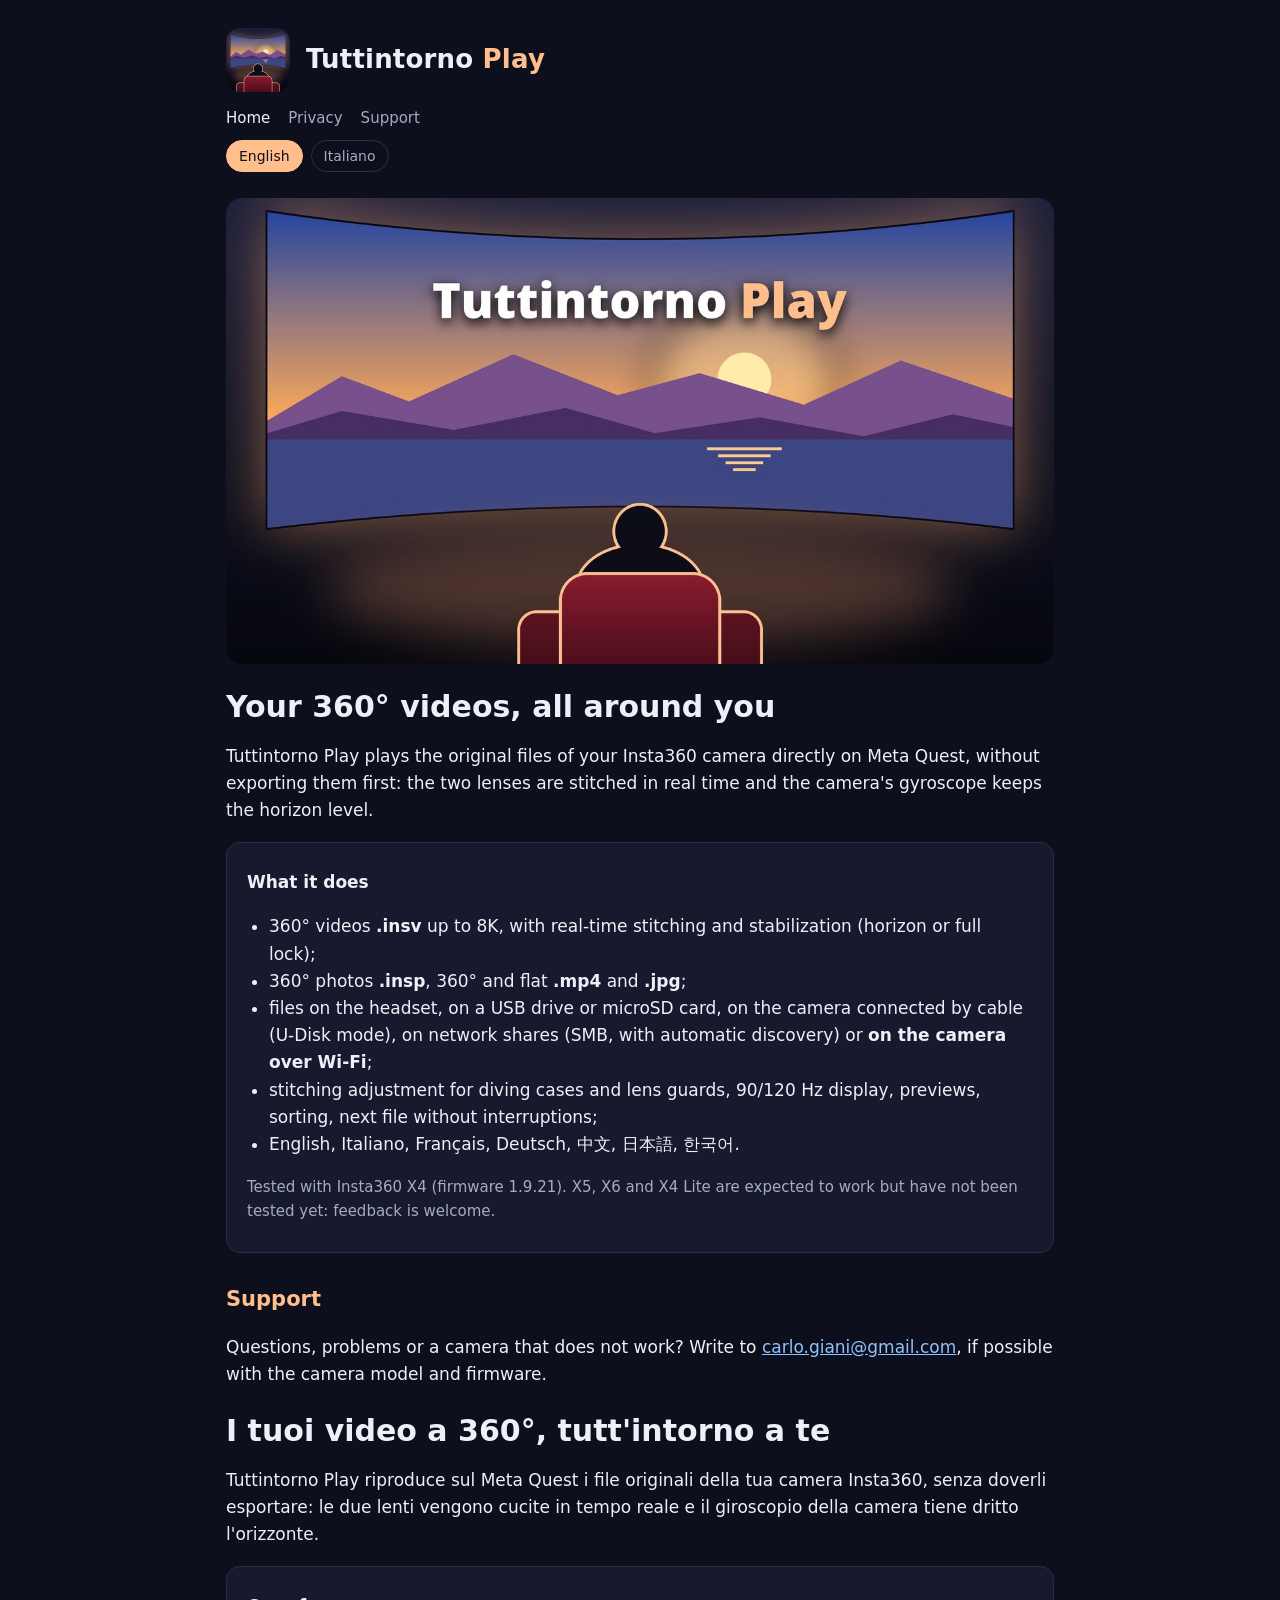
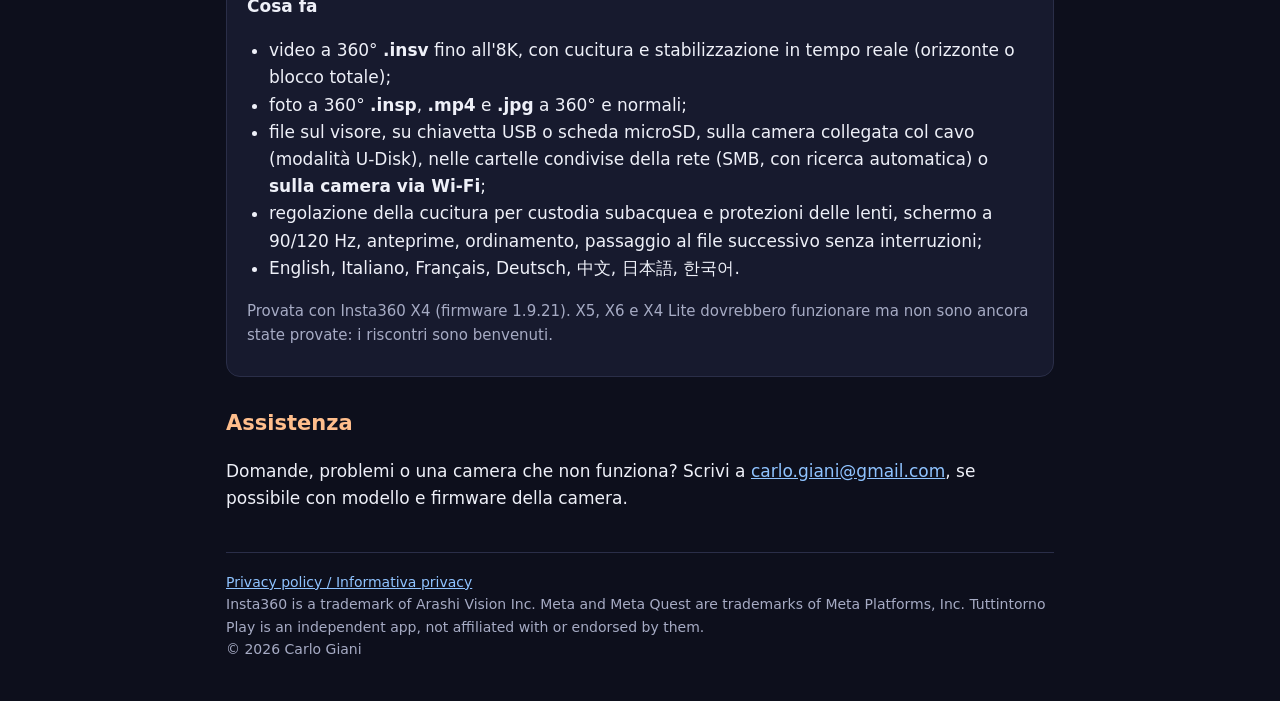
==== index.html @ 9002ebff "Sito di Tuttintorno Play: presentazione e informativa privacy Co-Authored-By: Claude Opus 5.5 <norep" ====
<!doctype html>
<html lang="en">
<head>
<meta charset="utf-8">
<meta name="viewport" content="width=device-width, initial-scale=1">
<title>Tuttintorno Play</title>
<meta name="description" content="Watch the 360° videos of your Insta360 camera on Meta Quest: real-time stitching, horizon stabilization, playback from headset, USB, network shares and camera Wi-Fi.">
<link rel="icon" href="img/icon.png">
<link rel="stylesheet" href="style.css">
</head>
<body>
<div class="wrap">
<header>
  <a class="brand" href="index.html"><img src="img/icon.png" alt=""><b>Tuttintorno <span>Play</span></b></a>
  <nav><a class="on" href="index.html">Home</a><a href="privacy.html">Privacy</a><a href="mailto:carlo.giani@gmail.com">Support</a></nav>
  <div class="lang"><a class="on" href="#en">English</a><a href="#it">Italiano</a></div>
</header>

<img class="hero" src="img/cover.jpg" alt="Tuttintorno Play">

<section id="en">
<h1>Your 360° videos, all around you</h1>
<p>Tuttintorno Play plays the original files of your Insta360 camera directly on Meta Quest, without exporting
them first: the two lenses are stitched in real time and the camera's gyroscope keeps the horizon level.</p>
<div class="card">
<h3>What it does</h3>
<ul>
  <li>360° videos <b>.insv</b> up to 8K, with real-time stitching and stabilization (horizon or full lock);</li>
  <li>360° photos <b>.insp</b>, 360° and flat <b>.mp4</b> and <b>.jpg</b>;</li>
  <li>files on the headset, on a USB drive or microSD card, on the camera connected by cable (U-Disk mode), on
    network shares (SMB, with automatic discovery) or <b>on the camera over Wi-Fi</b>;</li>
  <li>stitching adjustment for diving cases and lens guards, 90/120 Hz display, previews, sorting, next file
    without interruptions;</li>
  <li>English, Italiano, Français, Deutsch, 中文, 日本語, 한국어.</li>
</ul>
<p class="muted">Tested with Insta360 X4 (firmware 1.9.21). X5, X6 and X4 Lite are expected to work but have not
been tested yet: feedback is welcome.</p>
</div>
<h2>Support</h2>
<p>Questions, problems or a camera that does not work? Write to
<a href="mailto:carlo.giani@gmail.com">carlo.giani@gmail.com</a>, if possible with the camera model and firmware.</p>
</section>

<section id="it">
<h1>I tuoi video a 360°, tutt'intorno a te</h1>
<p>Tuttintorno Play riproduce sul Meta Quest i file originali della tua camera Insta360, senza doverli esportare:
le due lenti vengono cucite in tempo reale e il giroscopio della camera tiene dritto l'orizzonte.</p>
<div class="card">
<h3>Cosa fa</h3>
<ul>
  <li>video a 360° <b>.insv</b> fino all'8K, con cucitura e stabilizzazione in tempo reale (orizzonte o blocco
    totale);</li>
  <li>foto a 360° <b>.insp</b>, <b>.mp4</b> e <b>.jpg</b> a 360° e normali;</li>
  <li>file sul visore, su chiavetta USB o scheda microSD, sulla camera collegata col cavo (modalità U-Disk), nelle
    cartelle condivise della rete (SMB, con ricerca automatica) o <b>sulla camera via Wi-Fi</b>;</li>
  <li>regolazione della cucitura per custodia subacquea e protezioni delle lenti, schermo a 90/120 Hz, anteprime,
    ordinamento, passaggio al file successivo senza interruzioni;</li>
  <li>English, Italiano, Français, Deutsch, 中文, 日本語, 한국어.</li>
</ul>
<p class="muted">Provata con Insta360 X4 (firmware 1.9.21). X5, X6 e X4 Lite dovrebbero funzionare ma non sono
ancora state provate: i riscontri sono benvenuti.</p>
</div>
<h2>Assistenza</h2>
<p>Domande, problemi o una camera che non funziona? Scrivi a
<a href="mailto:carlo.giani@gmail.com">carlo.giani@gmail.com</a>, se possibile con modello e firmware della
camera.</p>
</section>

<footer>
  <a href="privacy.html">Privacy policy / Informativa privacy</a><br>
  Insta360 is a trademark of Arashi Vision Inc. Meta and Meta Quest are trademarks of Meta Platforms, Inc.
  Tuttintorno Play is an independent app, not affiliated with or endorsed by them.<br>© 2026 Carlo Giani
</footer>
</div>
</body>
</html>
---- style.css ----
:root {
  --bg: #0d0f1c;
  --card: #171a2e;
  --text: #eef0f8;
  --muted: #a6abc4;
  --accent: #ffbe8c;
  --link: #8fc3ff;
  --line: #2a2e48;
}
* { box-sizing: border-box; }
html { background: var(--bg); }
body {
  margin: 0;
  background: var(--bg);
  color: var(--text);
  font: 17px/1.6 "Segoe UI", system-ui, -apple-system, Roboto, "Helvetica Neue", Arial, sans-serif;
}
a { color: var(--link); }
.wrap { max-width: 860px; margin: 0 auto; padding: 0 16px; }
header { padding: 28px 0 8px; }
.brand { display: flex; align-items: center; gap: 16px; text-decoration: none; color: var(--text); }
.brand img { width: 64px; height: 64px; border-radius: 14px; }
.brand b { font-size: 26px; letter-spacing: .2px; }
.brand b span { color: var(--accent); }
nav { margin-top: 14px; display: flex; gap: 18px; flex-wrap: wrap; font-size: 15px; }
nav a { color: var(--muted); text-decoration: none; }
nav a:hover, nav a.on { color: var(--text); }
.hero { width: 100%; border-radius: 16px; margin: 18px 0 6px; display: block; }
h1 { font-size: 30px; line-height: 1.25; margin: 24px 0 8px; }
h2 { font-size: 21px; margin: 30px 0 8px; color: var(--accent); }
h3 { font-size: 17px; margin: 20px 0 4px; }
p, li { color: var(--text); }
.muted { color: var(--muted); font-size: 15px; }
ul { padding-left: 22px; }
.card { background: var(--card); border: 1px solid var(--line); border-radius: 14px; padding: 6px 20px 14px; margin: 18px 0; }
.lang { display: inline-flex; gap: 8px; margin: 10px 0 0; }
.lang a { padding: 4px 12px; border: 1px solid var(--line); border-radius: 999px; text-decoration: none; color: var(--muted); font-size: 14px; }
.lang a.on { color: var(--bg); background: var(--accent); border-color: var(--accent); }
footer { border-top: 1px solid var(--line); margin-top: 40px; padding: 18px 0 40px; color: var(--muted); font-size: 14px; }
@media (max-width: 520px) {
  body { font-size: 16px; }
  h1 { font-size: 24px; }
  .brand b { font-size: 22px; }
}
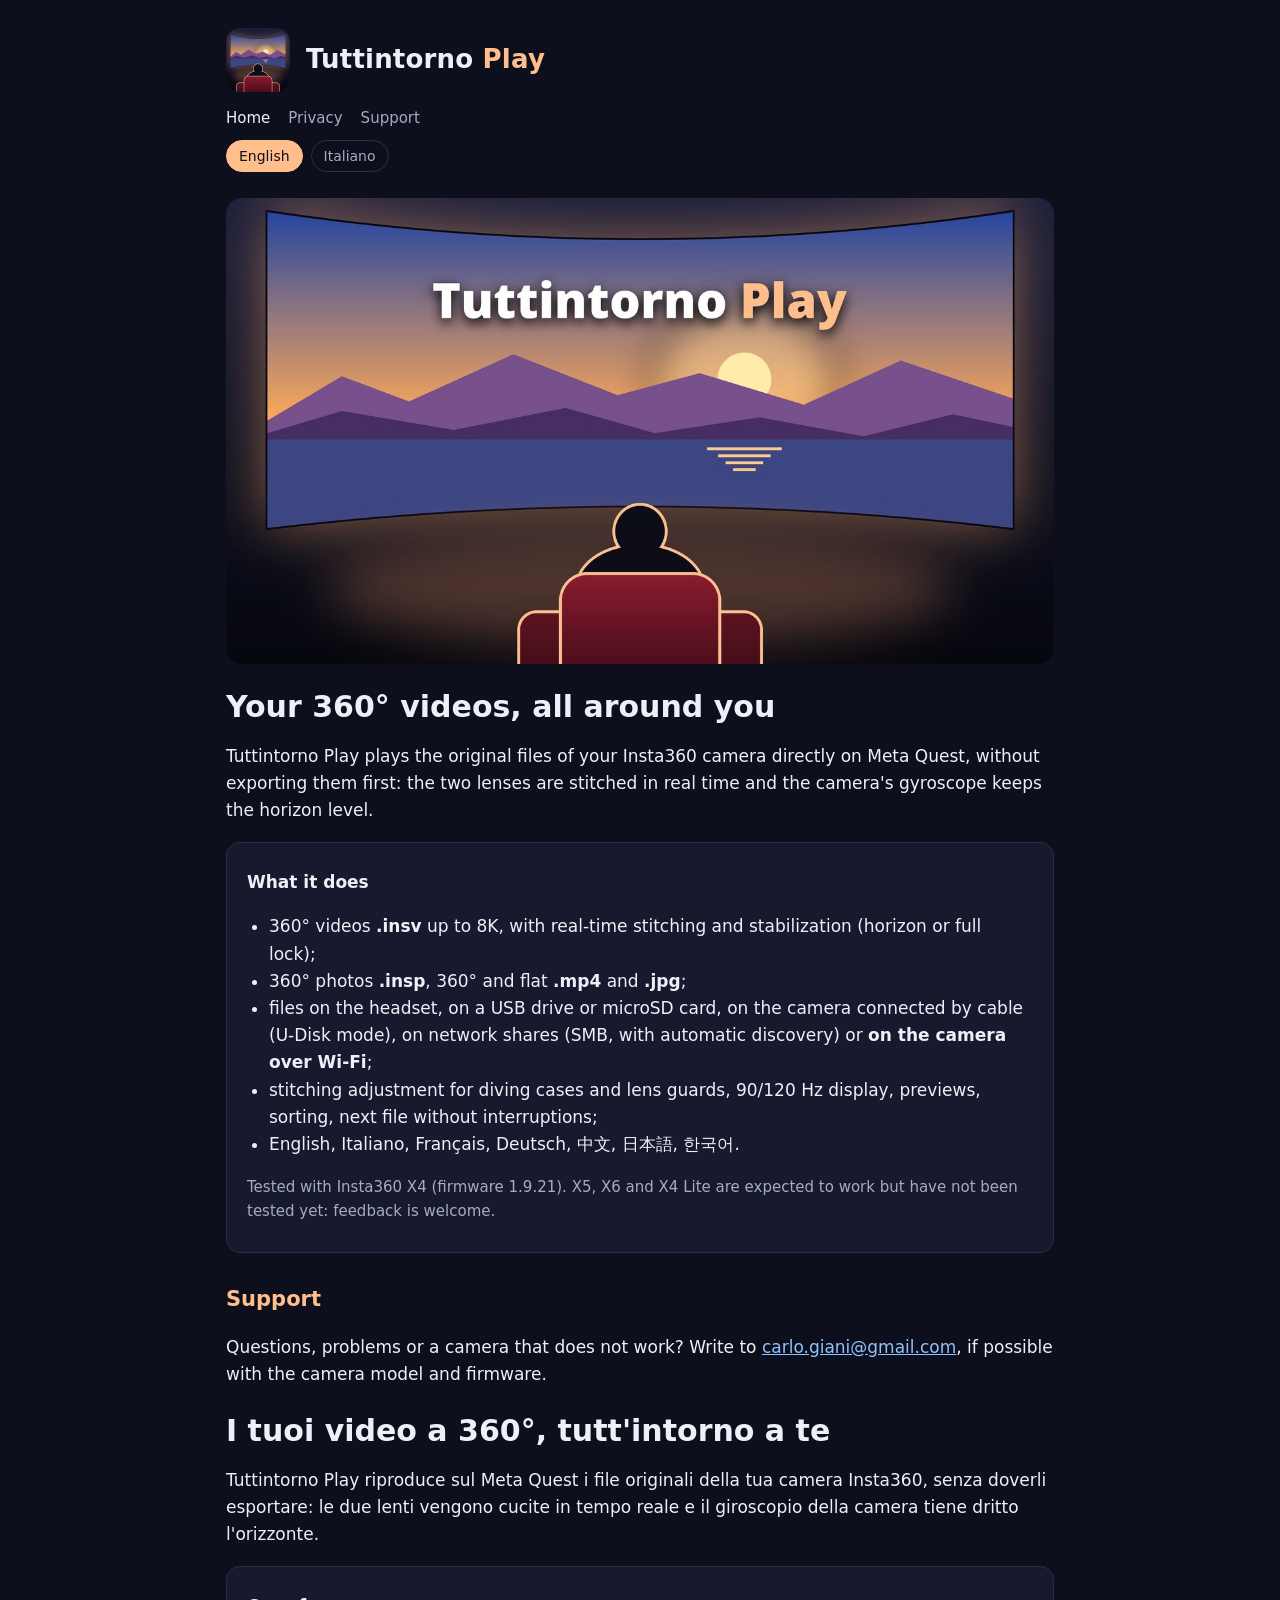
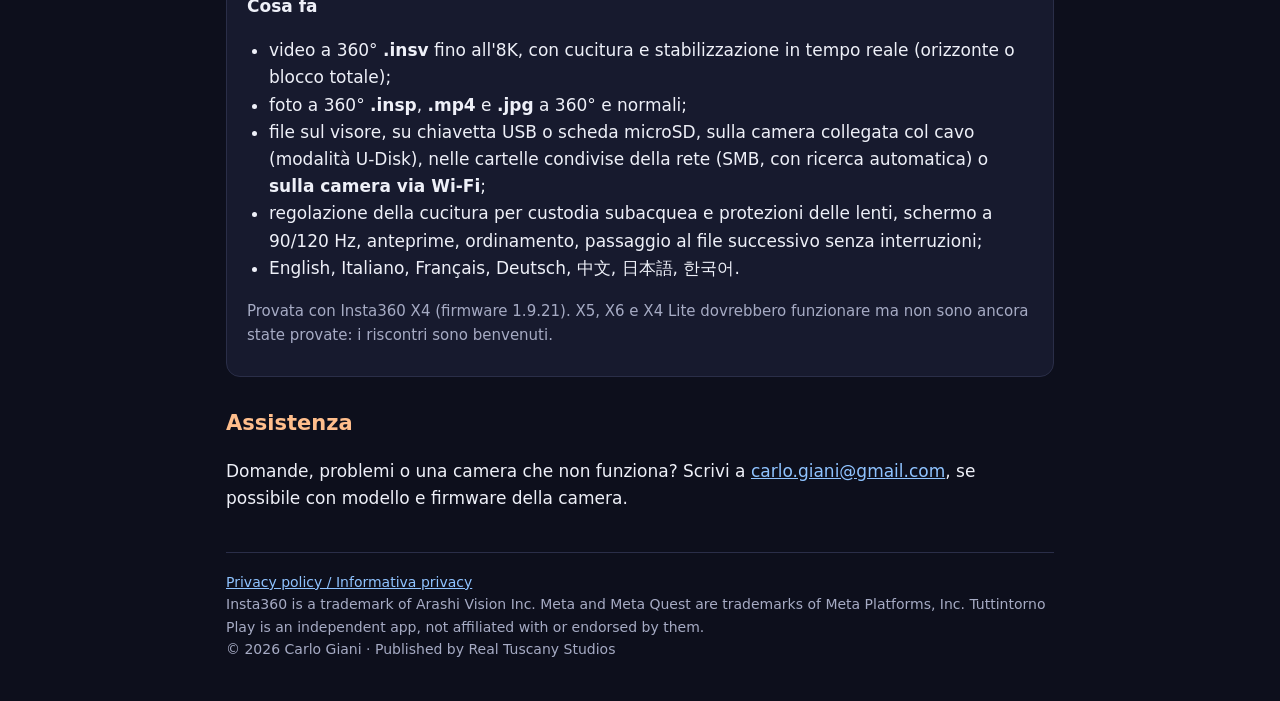
==== commit 72201262: "Editore Real Tuscany Studios nel piede delle pagine Co-Authored-By: Claude Opus 5.5 <noreply@anthrop" ====
--- a/index.html
+++ b/index.html
@@ -3,7 +3,7 @@
 <head>
 <meta charset="utf-8">
 <meta name="viewport" content="width=device-width, initial-scale=1">
-<title>Tuttintorno Play</title>
+<title>Tuttintorno Play: 360° Video Player</title>
 <meta name="description" content="Watch the 360° videos of your Insta360 camera on Meta Quest: real-time stitching, horizon stabilization, playback from headset, USB, network shares and camera Wi-Fi.">
 <link rel="icon" href="img/icon.png">
 <link rel="stylesheet" href="style.css">
@@ -69,7 +69,7 @@
 <footer>
   <a href="privacy.html">Privacy policy / Informativa privacy</a><br>
   Insta360 is a trademark of Arashi Vision Inc. Meta and Meta Quest are trademarks of Meta Platforms, Inc.
-  Tuttintorno Play is an independent app, not affiliated with or endorsed by them.<br>© 2026 Carlo Giani
+  Tuttintorno Play is an independent app, not affiliated with or endorsed by them.<br>© 2026 Carlo Giani · Published by Real Tuscany Studios
 </footer>
 </div>
 </body>
